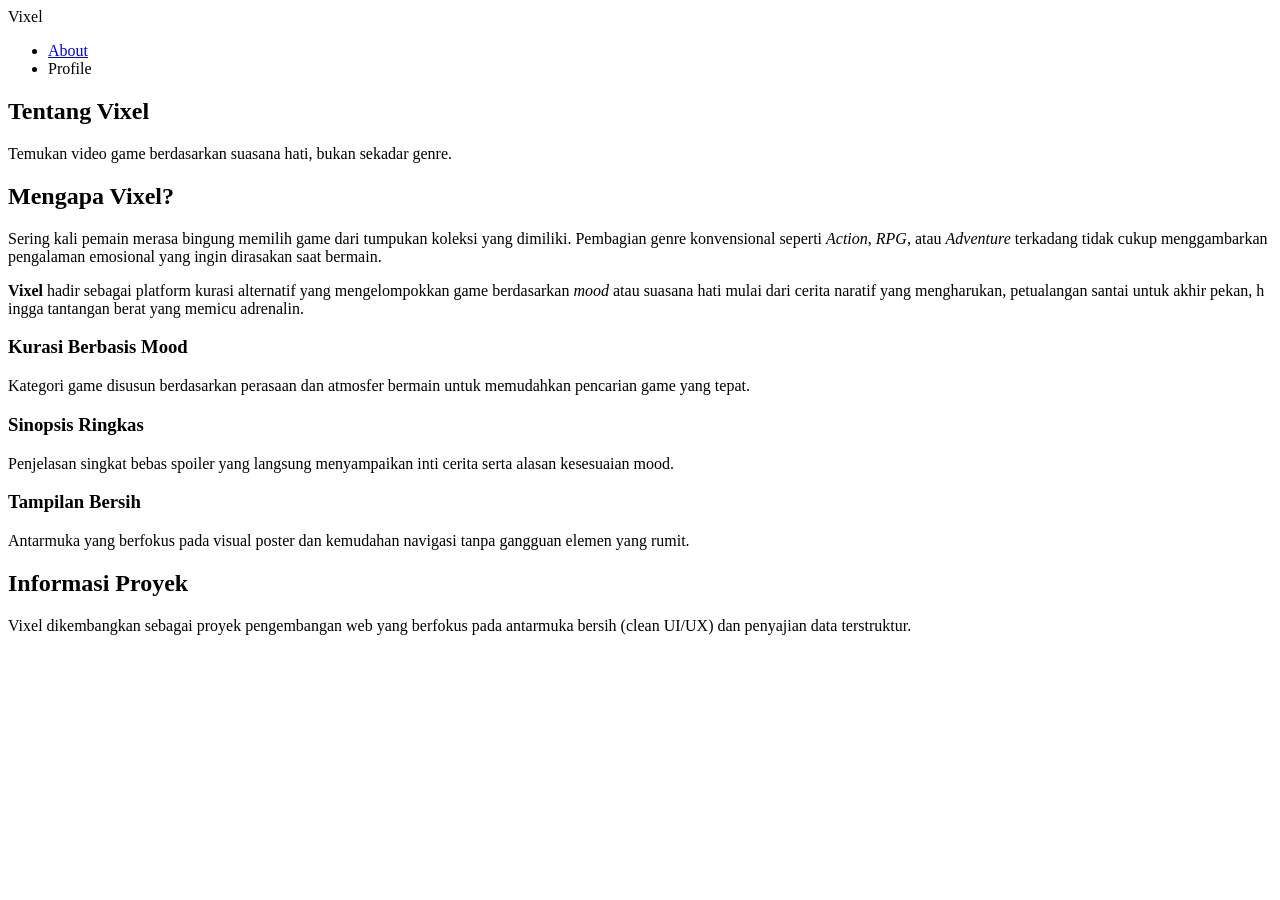
==== about.html @ 13774581 "feat: add home, detail game, and about page layouts" ====
<!DOCTYPE html>
<html lang="id">
  <head>
    <meta charset="UTF-8" />
    <meta name="viewport" content="width=device-width, initial-scale=1.0" />
    <title>Vixel - About</title>
    <link rel="stylesheet" href="css/style.css" />
  </head>
  <body>
    <div class="about-page">

      <nav class="navbar">
        <div class="logo">Vixel</div>
        <ul class="menu-list">
          <li><a href="about.html" class="nav-link active">About</a></li>
          <li>Profile</li>
        </ul>
      </nav>

      <main class="about-container">
        
        <section class="about-hero">
          <h1>Tentang Vixel</h1>
          <p class="about-tagline">
            Temukan video game berdasarkan suasana hati, bukan sekadar genre.
          </p>
        </section>

        <section class="about-section">
          <h2>Mengapa Vixel?</h2>
          <p>
            Sering kali pemain merasa bingung memilih game dari tumpukan koleksi yang dimiliki. Pembagian genre konvensional seperti 
            <em>Action</em>, <em>RPG</em>, atau <em>Adventure</em> 
            terkadang tidak cukup menggambarkan pengalaman emosional yang ingin dirasakan saat bermain.
          </p>
          <p>
            <strong>Vixel</strong> hadir sebagai platform kurasi alternatif yang mengelompokkan game 
            berdasarkan <em>mood</em> atau suasana hati mulai dari cerita 
            naratif yang mengharukan, petualangan santai untuk akhir pekan, h
            ingga tantangan berat yang memicu adrenalin.
          </p>
        </section>

        <section class="about-grid">
          <div class="about-card">
            <h3>Kurasi Berbasis Mood</h3>
            <p>Kategori game disusun berdasarkan perasaan dan atmosfer bermain untuk memudahkan pencarian game yang tepat.</p>
          </div>
          <div class="about-card">
            <h3>Sinopsis Ringkas</h3>
            <p>Penjelasan singkat bebas spoiler yang langsung menyampaikan inti cerita serta alasan kesesuaian mood.</p>
          </div>
          <div class="about-card">
            <h3>Tampilan Bersih</h3>
            <p>Antarmuka yang berfokus pada visual poster dan kemudahan navigasi tanpa gangguan elemen yang rumit.</p>
          </div>
        </section>

        <section class="about-section dev-section">
          <h2>Informasi Proyek</h2>
          <p>
            Vixel dikembangkan sebagai proyek pengembangan web yang berfokus pada 
            antarmuka bersih (clean UI/UX) dan penyajian data terstruktur.
          </p>
        </section>

      </main>
    </div>
  </body>
</html>
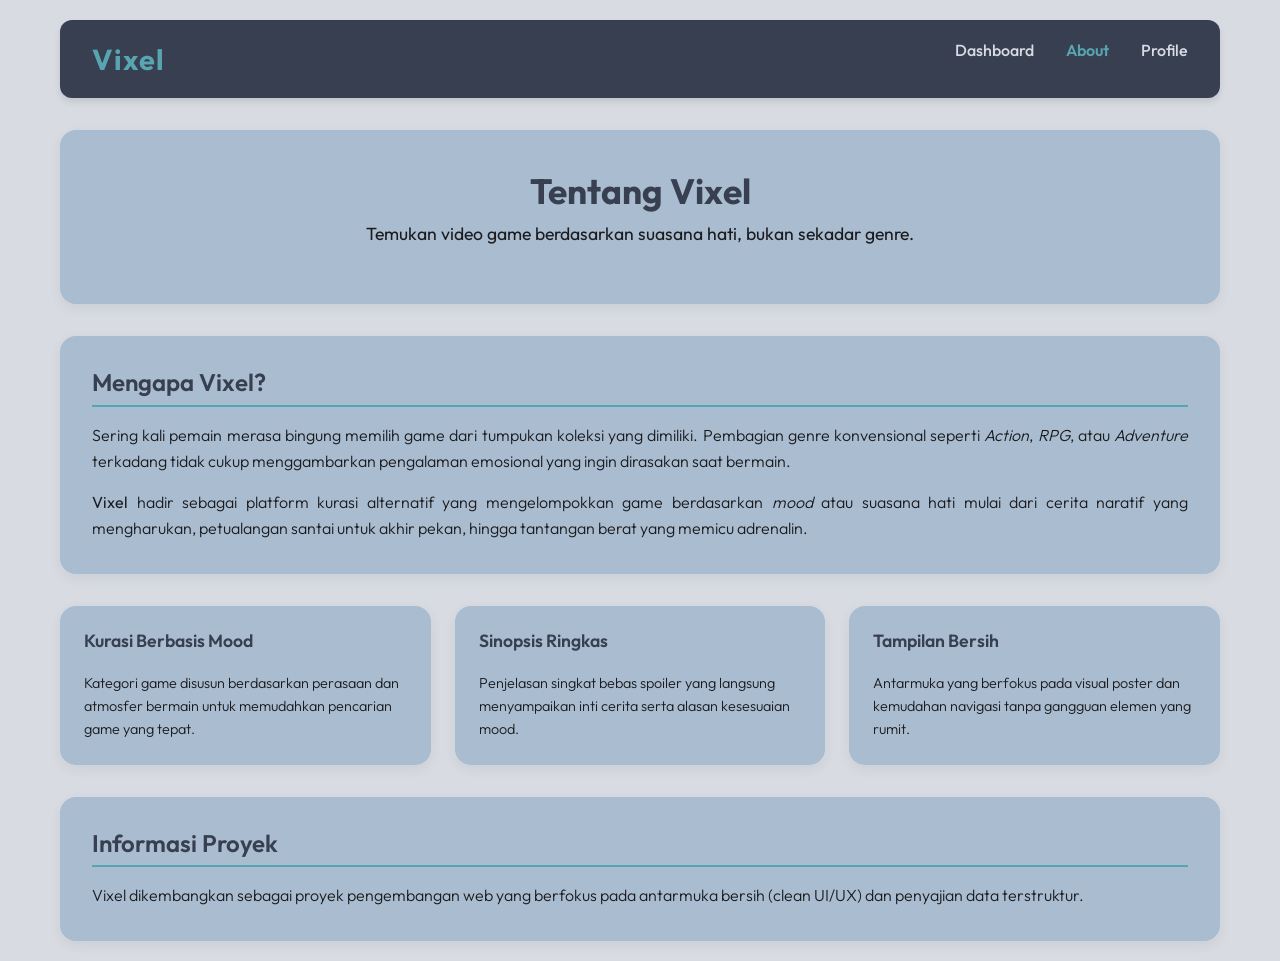
==== commit 59c783b4: "Feat: Add login page and update styling" ====
--- a/about.html
+++ b/about.html
@@ -4,16 +4,19 @@
     <meta charset="UTF-8" />
     <meta name="viewport" content="width=device-width, initial-scale=1.0" />
     <title>Vixel - About</title>
+    <!-- Bootstrap CDN -->
+    <link href="https://cdn.jsdelivr.net/npm/bootstrap@5.3.3/dist/css/bootstrap.min.css" rel="stylesheet" />
     <link rel="stylesheet" href="css/style.css" />
   </head>
   <body>
-    <div class="about-page">
+    <div class="beranda about-page">
 
       <nav class="navbar">
         <div class="logo">Vixel</div>
         <ul class="menu-list">
-          <li><a href="about.html" class="nav-link active">About</a></li>
-          <li>Profile</li>
+          <li><a href="index.html">Dashboard</a></li>
+          <li><a href="about.html" class="active">About</a></li>
+          <li><a href="login.html">Profile</a></li>
         </ul>
       </nav>
 
@@ -36,8 +39,7 @@
           <p>
             <strong>Vixel</strong> hadir sebagai platform kurasi alternatif yang mengelompokkan game 
             berdasarkan <em>mood</em> atau suasana hati mulai dari cerita 
-            naratif yang mengharukan, petualangan santai untuk akhir pekan, h
-            ingga tantangan berat yang memicu adrenalin.
+            naratif yang mengharukan, petualangan santai untuk akhir pekan, hingga tantangan berat yang memicu adrenalin.
           </p>
         </section>
 
@@ -66,5 +68,8 @@
 
       </main>
     </div>
+
+    <!-- Bootstrap JS CDN -->
+    <script src="https://cdn.jsdelivr.net/npm/bootstrap@5.3.3/dist/js/bootstrap.bundle.min.js"></script>
   </body>
 </html>
--- a/css/style.css
+++ b/css/style.css
@@ -0,0 +1,544 @@
+@import url('https://fonts.googleapis.com/css2?family=Outfit:wght@300;400;500;600;700&display=swap');
+
+* {
+  margin: 0;
+  padding: 0;
+  box-sizing: border-box;
+}
+
+body {
+  font-family: 'Outfit', sans-serif;
+  background-color: #D8DBE2; 
+  color: #1B1B1E;           
+  line-height: 1.6;
+}
+
+.beranda {
+  max-width: 1200px;
+  margin: 0 auto;
+  padding: 20px;
+}
+
+.navbar {
+  background-color: #373F51; 
+  color: #D8DBE2;
+  display: flex;
+  justify-content: space-between;
+  align-items: center;
+  padding: 1rem 2rem;
+  border-radius: 12px;
+  box-shadow: 0 4px 6px rgba(0, 0, 0, 0.1);
+  margin-bottom: 2rem;
+}
+
+.navbar .logo {
+  font-size: 1.8rem;
+  font-weight: 700;
+  letter-spacing: 1px;
+  color: #58A4B0; 
+  text-align: left;
+}
+
+.menu-list {
+  list-style: none;
+  display: flex;
+  gap: 2rem;
+}
+
+.menu-list li {
+  font-size: 1rem;
+  font-weight: 500;
+}
+
+.menu-list li a, 
+.menu-list li {
+  color: #D8DBE2;
+  text-decoration: none;
+  transition: color 0.3s ease;
+  cursor: pointer;
+}
+
+.menu-list li a:hover {
+  color: #58A4B0; 
+}
+
+.menu-list li a.active {
+  color: #58A4B0;
+  font-weight: 600;
+}
+
+.koleksi-section {
+  display: flex;
+  flex-direction: column;
+  gap: 2rem;
+}
+
+.koleksi-section > h1 {
+  font-size: 2.2rem;
+  font-weight: 700;
+  text-align: center;
+  color: #373F51;
+  margin-bottom: 1rem;
+}
+
+.carousel-header-top25-game,
+.carousel-header-sad-game {
+  background-color: #A9BCD0; 
+  padding: 2rem;
+  border-radius: 16px;
+  display: grid;
+  grid-template-columns: repeat(auto-fit, minmax(240px, 1fr));
+  gap: 1.5rem;
+  box-shadow: 0 4px 12px rgba(55, 63, 81, 0.08);
+}
+
+.carousel-header-top25-game h2,
+.carousel-header-sad-game h2 {
+  grid-column: 1 / -1; 
+  font-size: 1.5rem;
+  font-weight: 600;
+  color: #373F51;
+  text-align: left;
+  border-bottom: 2px solid #58A4B0;
+  padding-bottom: 0.5rem;
+  margin-bottom: 0.5rem;
+}
+
+.card {
+  background-color: #D8DBE2;
+  border-radius: 12px;
+  padding: 1rem;
+  display: flex;
+  flex-direction: column;
+  gap: 0.8rem;
+  transition: transform 0.3s ease, box-shadow 0.3s ease;
+  box-shadow: 0 2px 5px rgba(0, 0, 0, 0.05);
+}
+
+.card:hover {
+  transform: translateY(-5px);
+  box-shadow: 0 8px 20px rgba(55, 63, 81, 0.2);
+}
+
+.card img {
+  width: 100%;
+  aspect-ratio: 3 / 4;   
+  object-fit: cover;    
+  border-radius: 8px;
+}
+
+.card h3 {
+  font-size: 1.1rem;
+  font-weight: 600;
+  color: #373F51;
+  text-align: left;
+}
+
+.card p {
+  font-size: 0.9rem;
+  font-weight: 300;
+  color: #1B1B1E;
+  text-align: justify; 
+}
+
+.card-link {
+  display: block;
+  text-decoration: none;
+}
+
+/*login.html*/
+
+.login-section {
+  display: flex;
+  align-items: center;
+  justify-content: center;
+  min-height: 55vh;
+}
+
+.login-card {
+  width: 100%;
+  max-width: 420px;
+  margin: 0 auto;
+  padding: 2rem;
+}
+
+.login-header {
+  text-align: center;
+  margin-bottom: 1.5rem;
+}
+
+.login-header h2 {
+  font-size: 1.5rem;
+  color: #373F51;
+  font-weight: 700;
+  border-bottom: 2px solid #58A4B0;
+  padding-bottom: 0.5rem;
+  margin-bottom: 0.5rem;
+  text-align: center;
+}
+
+.login-header p {
+  font-size: 0.9rem;
+  color: #1B1B1E;
+  font-weight: 300;
+}
+
+.form-group {
+  margin-bottom: 1.2rem;
+}
+
+.form-group label {
+  display: block;
+  font-size: 0.95rem;
+  font-weight: 500;
+  color: #373F51;
+  margin-bottom: 0.4rem;
+}
+
+.form-group input[type="email"],
+.form-group input[type="password"] {
+  width: 100%;
+  padding: 0.75rem;
+  border: 1px solid #A9BCD0;
+  border-radius: 8px;
+  background-color: #D8DBE2;
+  color: #1B1B1E;
+  font-family: 'Outfit', sans-serif;
+  outline: none;
+  transition: border-color 0.3s ease;
+}
+
+.form-group input[type="email"]:focus,
+.form-group input[type="password"]:focus {
+  border-color: #58A4B0;
+}
+
+.form-options {
+  display: flex;
+  justify-content: space-between;
+  align-items: center;
+  margin-bottom: 1.5rem;
+  font-size: 0.9rem;
+}
+
+.form-options label {
+  color: #1B1B1E;
+  cursor: pointer;
+}
+
+.form-options a {
+  color: #58A4B0;
+  text-decoration: none;
+  font-weight: 500;
+}
+
+.form-options a:hover {
+  text-decoration: underline;
+}
+
+.btn-submit {
+  width: 100%;
+  padding: 0.75rem;
+  background-color: #373F51;
+  color: #D8DBE2;
+  border: none;
+  border-radius: 8px;
+  font-weight: 600;
+  cursor: pointer;
+  transition: background-color 0.3s ease, color 0.3s ease;
+  font-family: 'Outfit', sans-serif;
+}
+
+.btn-submit:hover {
+  background-color: #58A4B0;
+  color: #1B1B1E;
+}
+
+.login-footer {
+  text-align: center;
+  margin-top: 1.2rem;
+  font-size: 0.9rem;
+  color: #1B1B1E;
+}
+
+.login-footer a {
+  color: #58A4B0;
+  text-decoration: none;
+  font-weight: 600;
+}
+
+.login-footer a:hover {
+  text-decoration: underline;
+}
+
+/* about.html */
+
+.about-container {
+  display: flex;
+  flex-direction: column;
+  gap: 2rem;
+}
+
+.about-hero {
+  background-color: #A9BCD0;
+  padding: 2.5rem;
+  border-radius: 16px;
+  text-align: center;
+  box-shadow: 0 4px 12px rgba(55, 63, 81, 0.08);
+}
+
+.about-hero h1 {
+  font-size: 2.2rem;
+  font-weight: 700;
+  color: #373F51;
+  margin-bottom: 0.5rem;
+}
+
+.about-tagline {
+  font-size: 1.1rem;
+  color: #1B1B1E;
+  font-weight: 400;
+}
+
+.about-section {
+  background-color: #A9BCD0;
+  padding: 2rem;
+  border-radius: 16px;
+  box-shadow: 0 4px 12px rgba(55, 63, 81, 0.08);
+}
+
+.about-section h2 {
+  font-size: 1.5rem;
+  font-weight: 600;
+  color: #373F51;
+  border-bottom: 2px solid #58A4B0;
+  padding-bottom: 0.5rem;
+  margin-bottom: 1rem;
+}
+
+.about-section p {
+  margin-bottom: 1rem;
+  font-weight: 300;
+  color: #1B1B1E;
+  text-align: justify;
+}
+
+.about-section p:last-child {
+  margin-bottom: 0;
+}
+
+.about-grid {
+  display: grid;
+  grid-template-columns: repeat(auto-fit, minmax(260px, 1fr));
+  gap: 1.5rem;
+}
+
+.about-card {
+  background-color: #A9BCD0;
+  border-radius: 16px;
+  padding: 1.5rem;
+  display: flex;
+  flex-direction: column;
+  gap: 0.8rem;
+  box-shadow: 0 4px 12px rgba(55, 63, 81, 0.08);
+  transition: transform 0.3s ease, box-shadow 0.3s ease;
+}
+
+.about-card:hover {
+  transform: translateY(-5px);
+  box-shadow: 0 8px 20px rgba(55, 63, 81, 0.2);
+}
+
+.about-card h3 {
+  font-size: 1.1rem;
+  font-weight: 600;
+  color: #373F51;
+}
+
+.about-card p {
+  font-size: 0.9rem;
+  font-weight: 300;
+  color: #1B1B1E;
+  margin-bottom: 0;
+  text-align: left;
+}
+
+/* detail_game.html */
+
+.back-navigation {
+  margin-bottom: 1.5rem;
+}
+
+.btn-back {
+  color: #373F51;
+  text-decoration: none;
+  font-weight: 500;
+  display: inline-flex;
+  align-items: center;
+  gap: 0.5rem;
+  transition: color 0.3s ease;
+}
+
+.btn-back:hover {
+  color: #58A4B0;
+}
+
+.detail-container {
+  display: flex;
+  flex-direction: column;
+  gap: 2rem;
+}
+
+.game-hero {
+  background-color: #A9BCD0;
+  padding: 2rem;
+  border-radius: 16px;
+  display: grid;
+  grid-template-columns: 1fr 2fr;
+  gap: 2rem;
+  box-shadow: 0 4px 12px rgba(55, 63, 81, 0.08);
+  align-items: start;
+}
+
+.poster-box {
+  width: 100%;
+}
+
+.detail-poster {
+  width: 100%;
+  aspect-ratio: 3 / 4;
+  object-fit: cover;
+  border-radius: 12px;
+  box-shadow: 0 4px 10px rgba(0, 0, 0, 0.1);
+}
+
+.game-info {
+  display: flex;
+  flex-direction: column;
+  gap: 1rem;
+}
+
+.tags {
+  display: flex;
+  gap: 0.8rem;
+  flex-wrap: wrap;
+}
+
+.tag {
+  padding: 0.3rem 0.8rem;
+  border-radius: 20px;
+  font-size: 0.85rem;
+  font-weight: 600;
+}
+
+.mood-tag {
+  background-color: #373F51;
+  color: #D8DBE2;
+}
+
+.genre-tag {
+  background-color: #58A4B0;
+  color: #1B1B1E;
+}
+
+.game-title {
+  font-size: 2rem;
+  font-weight: 700;
+  color: #373F51;
+  margin-bottom: 0;
+}
+
+.game-meta {
+  font-size: 0.95rem;
+  color: #1B1B1E;
+  font-weight: 400;
+  opacity: 0.8;
+}
+
+.action-box {
+  margin: 0.5rem 0;
+}
+
+.btn-wishlist {
+  background-color: #373F51;
+  color: #D8DBE2;
+  border: none;
+  padding: 0.75rem 1.5rem;
+  border-radius: 8px;
+  font-weight: 600;
+  font-family: 'Outfit', sans-serif;
+  cursor: pointer;
+  transition: background-color 0.3s ease, color 0.3s ease;
+}
+
+.btn-wishlist:hover {
+  background-color: #58A4B0;
+  color: #1B1B1E;
+}
+
+.synopsis h2 {
+  font-size: 1.3rem;
+  font-weight: 600;
+  color: #373F51;
+  margin-bottom: 0.5rem;
+  border-bottom: 2px solid #58A4B0;
+  padding-bottom: 0.3rem;
+}
+
+.synopsis p {
+  font-size: 0.95rem;
+  font-weight: 300;
+  color: #1B1B1E;
+  text-align: justify;
+}
+
+.mood-reason-section {
+  background-color: #A9BCD0;
+  padding: 2rem;
+  border-radius: 16px;
+  box-shadow: 0 4px 12px rgba(55, 63, 81, 0.08);
+}
+
+.mood-reason-section h2 {
+  font-size: 1.3rem;
+  font-weight: 600;
+  color: #373F51;
+  margin-bottom: 0.8rem;
+  border-bottom: 2px solid #58A4B0;
+  padding-bottom: 0.3rem;
+}
+
+.mood-reason-section p {
+  font-size: 0.95rem;
+  font-weight: 300;
+  color: #1B1B1E;
+  text-align: justify;
+  margin-bottom: 0;
+}
+
+/* media query */
+
+@media screen and (max-width: 768px) {
+  .navbar {
+    flex-direction: column;
+    align-items: flex-start;
+    gap: 1rem;
+    padding: 1.2rem;
+  }
+
+  .menu-list {
+    flex-direction: column;
+    width: 100%;
+    gap: 0.8rem;
+    border-top: 1px solid rgba(216, 219, 242, 0.2);
+    padding-top: 0.8rem;
+  }
+
+  .game-hero {
+    grid-template-columns: 1fr;
+  }
+
+  .beranda {
+    padding: 10px;
+  }
+}
